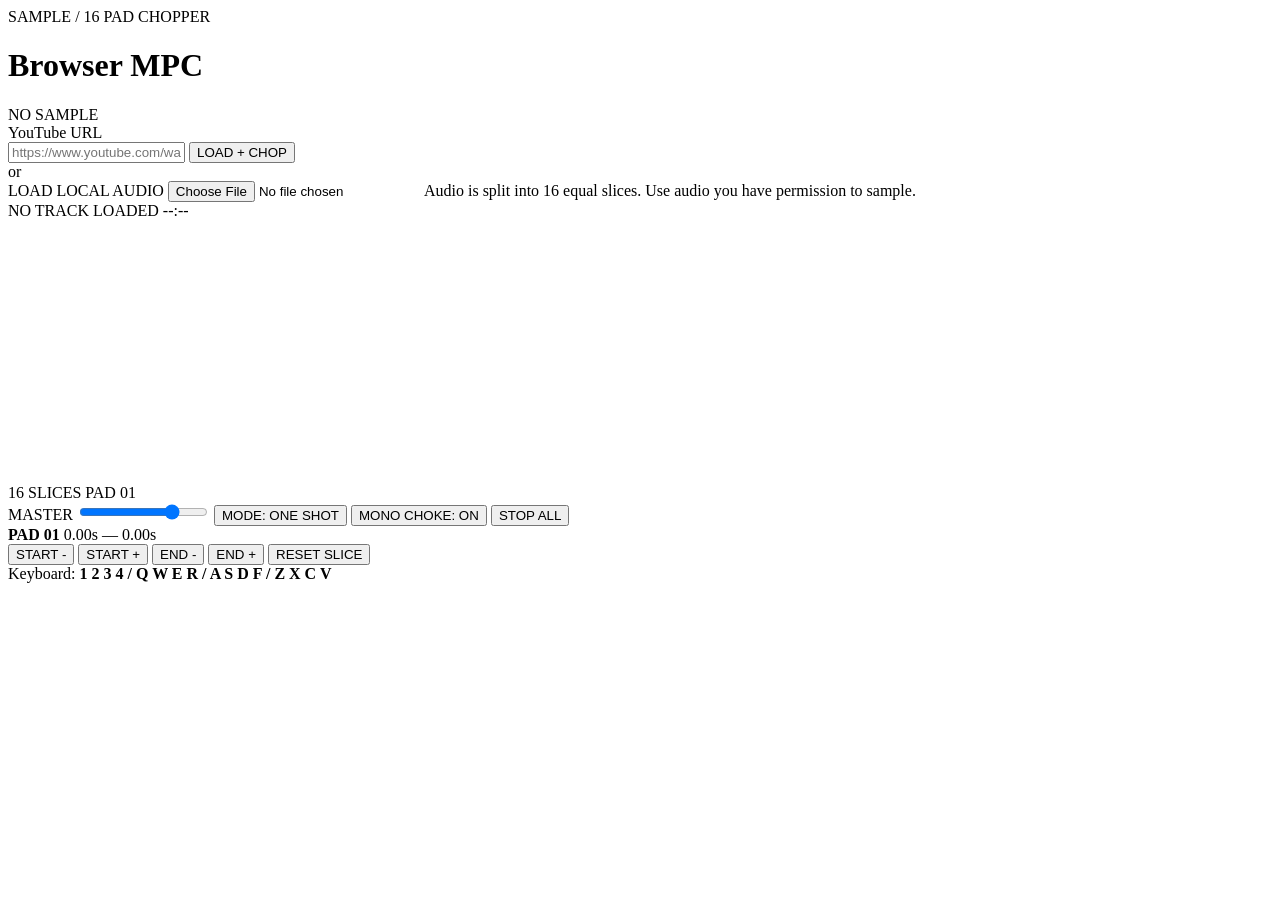
==== static/index.html @ e8eac44b "Build initial browser MPC sampler" ====
<!doctype html>
<html lang="en">
<head>
  <meta charset="utf-8">
  <meta name="viewport" content="width=device-width, initial-scale=1">
  <title>Sample — MPC-style browser sampler</title>
  <link rel="stylesheet" href="/static/style.css">
</head>
<body>
  <main class="shell">
    <header class="topbar">
      <div>
        <div class="eyebrow">SAMPLE / 16 PAD CHOPPER</div>
        <h1>Browser MPC</h1>
      </div>
      <div id="audioState" class="status">NO SAMPLE</div>
    </header>

    <section class="loader panel">
      <label for="youtubeUrl">YouTube URL</label>
      <div class="load-row">
        <input id="youtubeUrl" type="url" placeholder="https://www.youtube.com/watch?v=…" autocomplete="off">
        <button id="loadYoutube" class="primary">LOAD + CHOP</button>
      </div>
      <div class="or"><span>or</span></div>
      <div class="file-row">
        <label class="file-button">
          LOAD LOCAL AUDIO
          <input id="audioFile" type="file" accept="audio/*">
        </label>
        <span class="hint">Audio is split into 16 equal slices. Use audio you have permission to sample.</span>
      </div>
      <div id="message" class="message" aria-live="polite"></div>
    </section>

    <section class="workspace">
      <div class="left panel">
        <div class="screen">
          <div class="screen-meta">
            <span id="trackTitle">NO TRACK LOADED</span>
            <span id="duration">--:--</span>
          </div>
          <canvas id="waveform" width="960" height="260"></canvas>
          <div class="screen-footer">
            <span>16 SLICES</span>
            <span id="selectedInfo">PAD 01</span>
          </div>
        </div>

        <div class="controls">
          <label>
            MASTER
            <input id="masterVolume" type="range" min="0" max="1.2" value="0.9" step="0.01">
          </label>
          <button id="modeBtn" class="toggle" data-mode="oneshot">MODE: ONE SHOT</button>
          <button id="chokeBtn" class="toggle active" aria-pressed="true">MONO CHOKE: ON</button>
          <button id="stopAll" class="danger">STOP ALL</button>
        </div>

        <div class="edit">
          <div>
            <strong id="editPad">PAD 01</strong>
            <span id="editTime">0.00s — 0.00s</span>
          </div>
          <div class="edit-buttons">
            <button data-nudge="start:-0.05">START -</button>
            <button data-nudge="start:0.05">START +</button>
            <button data-nudge="end:-0.05">END -</button>
            <button data-nudge="end:0.05">END +</button>
            <button id="resetSlice">RESET SLICE</button>
          </div>
        </div>
      </div>

      <div class="pads panel" id="pads" aria-label="16 sample pads"></div>
    </section>

    <footer>
      Keyboard: <strong>1 2 3 4 / Q W E R / A S D F / Z X C V</strong>
    </footer>
  </main>

  <script src="/static/app.js"></script>
</body>
</html>
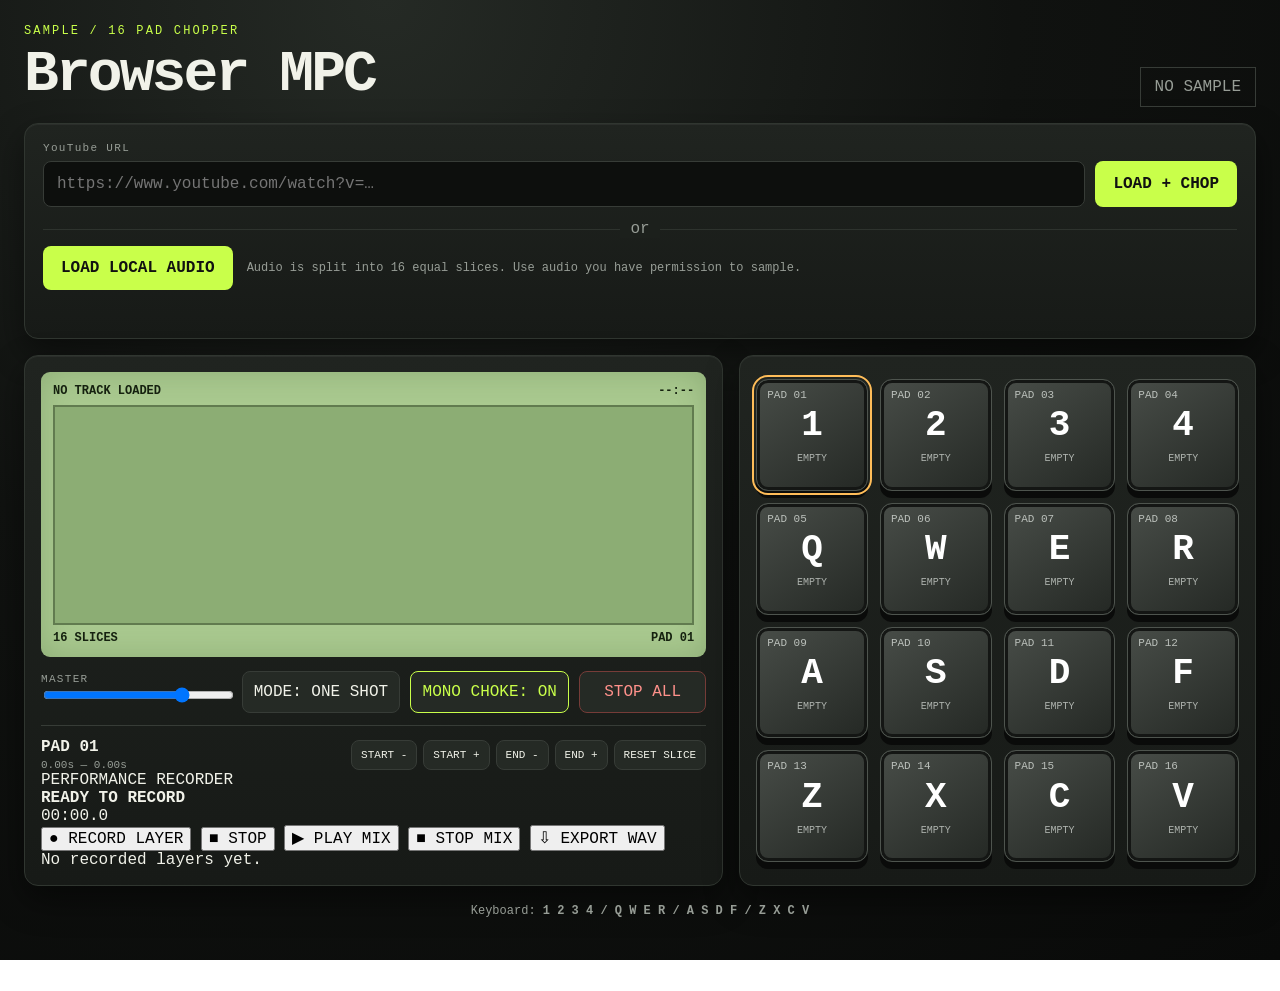
==== commit 3e86893b: "Add layered performance recording and WAV export" ====
--- a/static/index.html
+++ b/static/index.html
@@ -24,10 +24,7 @@
       </div>
       <div class="or"><span>or</span></div>
       <div class="file-row">
-        <label class="file-button">
-          LOAD LOCAL AUDIO
-          <input id="audioFile" type="file" accept="audio/*">
-        </label>
+        <label class="file-button">LOAD LOCAL AUDIO<input id="audioFile" type="file" accept="audio/*"></label>
         <span class="hint">Audio is split into 16 equal slices. Use audio you have permission to sample.</span>
       </div>
       <div id="message" class="message" aria-live="polite"></div>
@@ -48,20 +45,14 @@
         </div>
 
         <div class="controls">
-          <label>
-            MASTER
-            <input id="masterVolume" type="range" min="0" max="1.2" value="0.9" step="0.01">
-          </label>
+          <label>MASTER<input id="masterVolume" type="range" min="0" max="1.2" value="0.9" step="0.01"></label>
           <button id="modeBtn" class="toggle" data-mode="oneshot">MODE: ONE SHOT</button>
           <button id="chokeBtn" class="toggle active" aria-pressed="true">MONO CHOKE: ON</button>
           <button id="stopAll" class="danger">STOP ALL</button>
         </div>
 
         <div class="edit">
-          <div>
-            <strong id="editPad">PAD 01</strong>
-            <span id="editTime">0.00s — 0.00s</span>
-          </div>
+          <div><strong id="editPad">PAD 01</strong><span id="editTime">0.00s — 0.00s</span></div>
           <div class="edit-buttons">
             <button data-nudge="start:-0.05">START -</button>
             <button data-nudge="start:0.05">START +</button>
@@ -70,16 +61,33 @@
             <button id="resetSlice">RESET SLICE</button>
           </div>
         </div>
+
+        <section class="recorder">
+          <div class="recorder-head">
+            <div>
+              <div class="section-label">PERFORMANCE RECORDER</div>
+              <strong id="recordStatus">READY TO RECORD</strong>
+            </div>
+            <div id="recordClock" class="clock">00:00.0</div>
+          </div>
+          <div class="transport">
+            <button id="recordLayer" class="record">● RECORD LAYER</button>
+            <button id="stopRecord">■ STOP</button>
+            <button id="playLayers">▶ PLAY MIX</button>
+            <button id="stopLayers">■ STOP MIX</button>
+            <button id="exportWav" class="export">⇩ EXPORT WAV</button>
+          </div>
+          <div id="layers" class="layers">
+            <div class="empty-layer">No recorded layers yet.</div>
+          </div>
+        </section>
       </div>
 
       <div class="pads panel" id="pads" aria-label="16 sample pads"></div>
     </section>
 
-    <footer>
-      Keyboard: <strong>1 2 3 4 / Q W E R / A S D F / Z X C V</strong>
-    </footer>
+    <footer>Keyboard: <strong>1 2 3 4 / Q W E R / A S D F / Z X C V</strong></footer>
   </main>
-
   <script src="/static/app.js"></script>
 </body>
-</html>
+</html>
--- a/static/style.css
+++ b/static/style.css
@@ -0,0 +1,9 @@
+*{box-sizing:border-box} :root{--bg:#111311;--panel:#1b1e1b;--line:#373c37;--ink:#f1f2e9;--muted:#979d96;--lime:#c9ff4a;--amber:#ffbd59;--red:#ff665f;--screen:#a9c98f;--screenInk:#15210f}
+body{margin:0;background:radial-gradient(circle at 30% 0,#252a25 0,#101210 48%,#090a09 100%);color:var(--ink);font-family:ui-monospace,SFMono-Regular,Menlo,Consolas,monospace;min-height:100vh}
+button,input{font:inherit}.shell{max-width:1280px;margin:auto;padding:24px}.topbar{display:flex;justify-content:space-between;align-items:end;margin-bottom:16px}.eyebrow{font-size:12px;letter-spacing:.18em;color:var(--lime)}h1{margin:4px 0 0;font-size:clamp(30px,5vw,58px);letter-spacing:-.05em}.status{border:1px solid var(--line);padding:10px 14px;color:var(--muted)}
+.panel{background:linear-gradient(180deg,#202420,#171a17);border:1px solid #303630;box-shadow:0 14px 34px #0007,inset 0 1px #ffffff0c;border-radius:14px}.loader{padding:18px;margin-bottom:16px}.loader>label,.controls label{display:block;font-size:11px;color:var(--muted);letter-spacing:.12em;margin-bottom:7px}.load-row{display:flex;gap:10px}.load-row input{flex:1;background:#0d0f0d;color:white;border:1px solid var(--line);border-radius:8px;padding:13px}.primary,.file-button{background:var(--lime);color:#111;border:0;border-radius:8px;font-weight:900;padding:13px 18px;cursor:pointer}.or{height:20px;text-align:center;border-bottom:1px solid #2e332e;margin:3px 0 16px}.or span{position:relative;top:10px;background:#1c201c;color:var(--muted);padding:0 10px}.file-row{display:flex;gap:14px;align-items:center}.file-button input{display:none}.hint{font-size:12px;color:var(--muted)}.message{min-height:18px;margin-top:12px;font-size:12px;color:var(--amber)}
+.workspace{display:grid;grid-template-columns:minmax(0,1.15fr) minmax(420px,.85fr);gap:16px}.left{padding:16px}.screen{background:var(--screen);color:var(--screenInk);border-radius:9px;padding:12px;box-shadow:inset 0 0 30px #304c2338}.screen-meta,.screen-footer{display:flex;justify-content:space-between;font-weight:900;font-size:12px}.screen-meta{margin-bottom:7px}.screen-footer{margin-top:6px}#waveform{display:block;width:100%;height:220px;background:#8cad74;border:2px solid #617b4f}
+.controls{display:grid;grid-template-columns:1.2fr 1fr 1fr .8fr;gap:10px;margin-top:14px;align-items:end}.controls input{width:100%}.toggle,.danger,.edit button{border:1px solid var(--line);background:#252a25;color:var(--ink);border-radius:8px;padding:11px;cursor:pointer}.toggle.active{border-color:var(--lime);color:var(--lime)}.danger{border-color:#763c38;color:#ff918b}.edit{margin-top:12px;border-top:1px solid var(--line);padding-top:12px;display:flex;justify-content:space-between;gap:12px;align-items:center}.edit span{display:block;color:var(--muted);font-size:11px;margin-top:3px}.edit-buttons{display:flex;gap:6px;flex-wrap:wrap}.edit button{font-size:11px;padding:8px 9px}
+.pads{padding:16px;display:grid;grid-template-columns:repeat(4,1fr);gap:12px;align-content:center}.pad{aspect-ratio:1/1;border:1px solid #4e544e;border-radius:12px;background:linear-gradient(145deg,#484d48,#242824);box-shadow:inset 0 0 0 3px #141614,0 7px 0 #0a0b0a;color:white;cursor:pointer;position:relative;transition:transform .03s,filter .05s}.pad:hover{filter:brightness(1.12)}.pad.hit{transform:translateY(5px);box-shadow:inset 0 0 0 3px #141614,0 2px 0 #0a0b0a;background:linear-gradient(145deg,#d4ff69,#71883d);color:#111}.pad.selected{outline:2px solid var(--amber);outline-offset:2px}.pad .num{position:absolute;left:10px;top:9px;font-size:11px;color:#bbc0bb}.pad .key{font-size:clamp(20px,3vw,36px);font-weight:900}.pad .slice{display:block;font-size:10px;color:#aeb3ae;margin-top:7px}.pad.hit .num,.pad.hit .slice{color:#1b2116}footer{text-align:center;color:var(--muted);font-size:12px;padding:18px}
+@media(max-width:920px){.workspace{grid-template-columns:1fr}.pads{min-height:520px}.controls{grid-template-columns:1fr 1fr}.edit{align-items:flex-start;flex-direction:column}}
+@media(max-width:560px){.shell{padding:12px}.load-row,.file-row{flex-direction:column;align-items:stretch}.pads{gap:8px;padding:10px;min-height:auto}.pad{border-radius:9px}.workspace{gap:10px}.topbar{align-items:flex-start}.status{font-size:10px}.controls{grid-template-columns:1fr}.edit-buttons button{flex:1}}
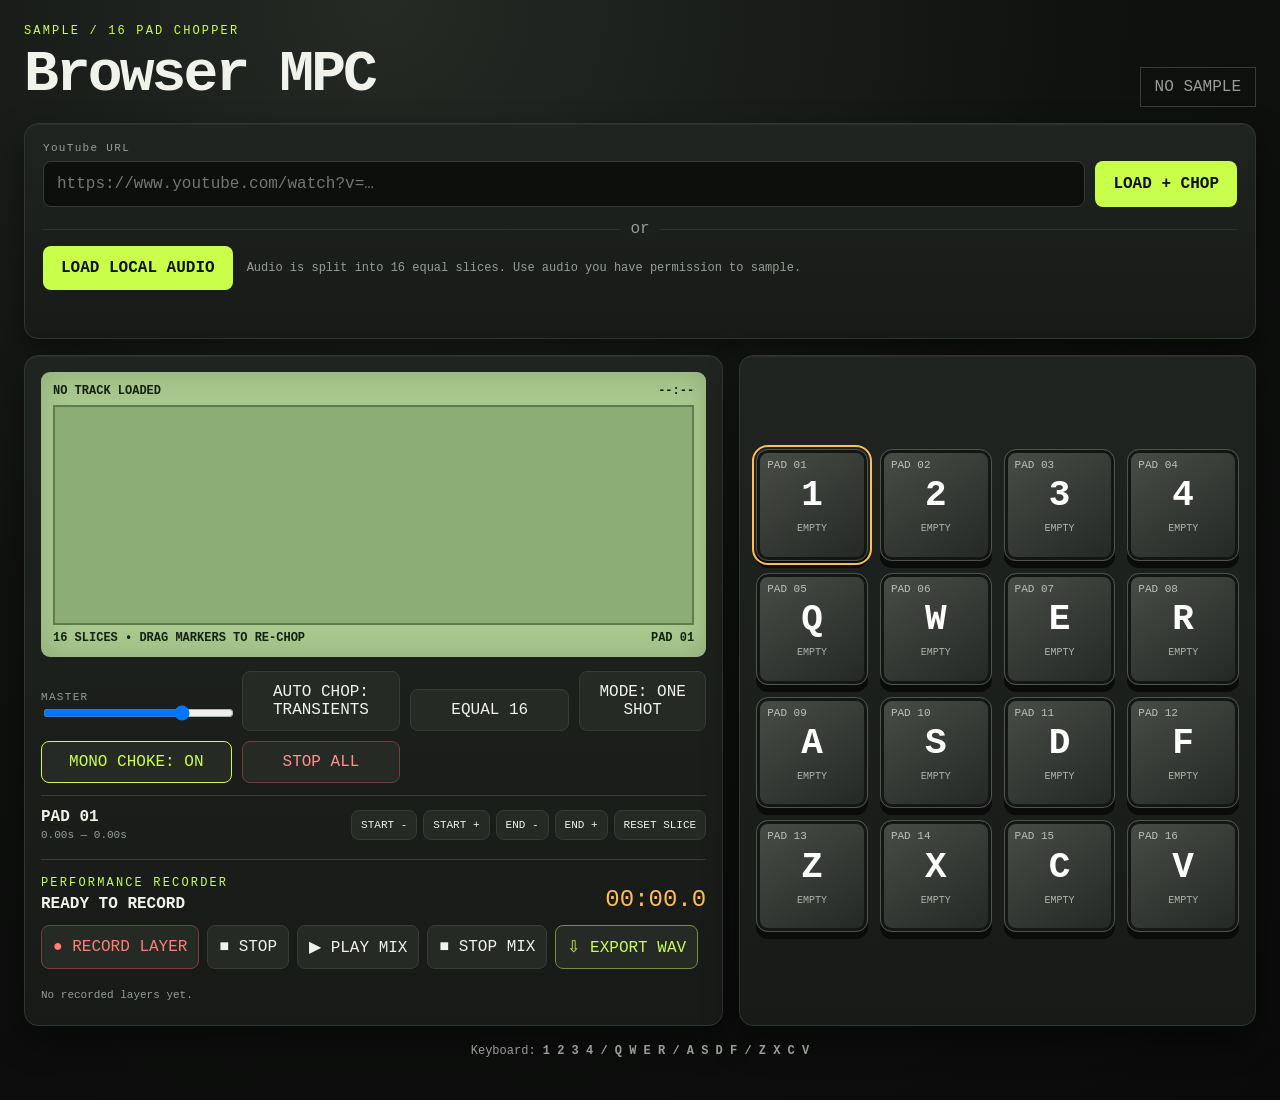
==== commit b8671d31: "Add transient auto-chop controls" ====
--- a/static/index.html
+++ b/static/index.html
@@ -39,13 +39,15 @@
           </div>
           <canvas id="waveform" width="960" height="260"></canvas>
           <div class="screen-footer">
-            <span>16 SLICES</span>
+            <span>16 SLICES • DRAG MARKERS TO RE-CHOP</span>
             <span id="selectedInfo">PAD 01</span>
           </div>
         </div>
 
         <div class="controls">
           <label>MASTER<input id="masterVolume" type="range" min="0" max="1.2" value="0.9" step="0.01"></label>
+          <button id="autoChop" class="toggle">AUTO CHOP: TRANSIENTS</button>
+          <button id="equalChop" class="toggle">EQUAL 16</button>
           <button id="modeBtn" class="toggle" data-mode="oneshot">MODE: ONE SHOT</button>
           <button id="chokeBtn" class="toggle active" aria-pressed="true">MONO CHOKE: ON</button>
           <button id="stopAll" class="danger">STOP ALL</button>
--- a/static/style.css
+++ b/static/style.css
@@ -1,9 +1,8 @@
-*{box-sizing:border-box} :root{--bg:#111311;--panel:#1b1e1b;--line:#373c37;--ink:#f1f2e9;--muted:#979d96;--lime:#c9ff4a;--amber:#ffbd59;--red:#ff665f;--screen:#a9c98f;--screenInk:#15210f}
-body{margin:0;background:radial-gradient(circle at 30% 0,#252a25 0,#101210 48%,#090a09 100%);color:var(--ink);font-family:ui-monospace,SFMono-Regular,Menlo,Consolas,monospace;min-height:100vh}
-button,input{font:inherit}.shell{max-width:1280px;margin:auto;padding:24px}.topbar{display:flex;justify-content:space-between;align-items:end;margin-bottom:16px}.eyebrow{font-size:12px;letter-spacing:.18em;color:var(--lime)}h1{margin:4px 0 0;font-size:clamp(30px,5vw,58px);letter-spacing:-.05em}.status{border:1px solid var(--line);padding:10px 14px;color:var(--muted)}
+*{box-sizing:border-box}:root{--bg:#111311;--panel:#1b1e1b;--line:#373c37;--ink:#f1f2e9;--muted:#979d96;--lime:#c9ff4a;--amber:#ffbd59;--red:#ff665f;--screen:#a9c98f;--screenInk:#15210f}
+body{margin:0;background:radial-gradient(circle at 30% 0,#252a25 0,#101210 48%,#090a09 100%);color:var(--ink);font-family:ui-monospace,SFMono-Regular,Menlo,Consolas,monospace;min-height:100vh}button,input{font:inherit}.shell{max-width:1280px;margin:auto;padding:24px}.topbar{display:flex;justify-content:space-between;align-items:end;margin-bottom:16px}.eyebrow,.section-label{font-size:12px;letter-spacing:.18em;color:var(--lime)}h1{margin:4px 0 0;font-size:clamp(30px,5vw,58px);letter-spacing:-.05em}.status{border:1px solid var(--line);padding:10px 14px;color:var(--muted)}
 .panel{background:linear-gradient(180deg,#202420,#171a17);border:1px solid #303630;box-shadow:0 14px 34px #0007,inset 0 1px #ffffff0c;border-radius:14px}.loader{padding:18px;margin-bottom:16px}.loader>label,.controls label{display:block;font-size:11px;color:var(--muted);letter-spacing:.12em;margin-bottom:7px}.load-row{display:flex;gap:10px}.load-row input{flex:1;background:#0d0f0d;color:white;border:1px solid var(--line);border-radius:8px;padding:13px}.primary,.file-button{background:var(--lime);color:#111;border:0;border-radius:8px;font-weight:900;padding:13px 18px;cursor:pointer}.or{height:20px;text-align:center;border-bottom:1px solid #2e332e;margin:3px 0 16px}.or span{position:relative;top:10px;background:#1c201c;color:var(--muted);padding:0 10px}.file-row{display:flex;gap:14px;align-items:center}.file-button input{display:none}.hint{font-size:12px;color:var(--muted)}.message{min-height:18px;margin-top:12px;font-size:12px;color:var(--amber)}
 .workspace{display:grid;grid-template-columns:minmax(0,1.15fr) minmax(420px,.85fr);gap:16px}.left{padding:16px}.screen{background:var(--screen);color:var(--screenInk);border-radius:9px;padding:12px;box-shadow:inset 0 0 30px #304c2338}.screen-meta,.screen-footer{display:flex;justify-content:space-between;font-weight:900;font-size:12px}.screen-meta{margin-bottom:7px}.screen-footer{margin-top:6px}#waveform{display:block;width:100%;height:220px;background:#8cad74;border:2px solid #617b4f}
-.controls{display:grid;grid-template-columns:1.2fr 1fr 1fr .8fr;gap:10px;margin-top:14px;align-items:end}.controls input{width:100%}.toggle,.danger,.edit button{border:1px solid var(--line);background:#252a25;color:var(--ink);border-radius:8px;padding:11px;cursor:pointer}.toggle.active{border-color:var(--lime);color:var(--lime)}.danger{border-color:#763c38;color:#ff918b}.edit{margin-top:12px;border-top:1px solid var(--line);padding-top:12px;display:flex;justify-content:space-between;gap:12px;align-items:center}.edit span{display:block;color:var(--muted);font-size:11px;margin-top:3px}.edit-buttons{display:flex;gap:6px;flex-wrap:wrap}.edit button{font-size:11px;padding:8px 9px}
+.controls{display:grid;grid-template-columns:1.2fr 1fr 1fr .8fr;gap:10px;margin-top:14px;align-items:end}.controls input{width:100%}.toggle,.danger,.edit button,.transport button,.layer button{border:1px solid var(--line);background:#252a25;color:var(--ink);border-radius:8px;padding:11px;cursor:pointer}.toggle.active{border-color:var(--lime);color:var(--lime)}.danger{border-color:#763c38;color:#ff918b}.edit{margin-top:12px;border-top:1px solid var(--line);padding-top:12px;display:flex;justify-content:space-between;gap:12px;align-items:center}.edit span{display:block;color:var(--muted);font-size:11px;margin-top:3px}.edit-buttons{display:flex;gap:6px;flex-wrap:wrap}.edit button{font-size:11px;padding:8px 9px}
+.recorder{margin-top:18px;padding-top:16px;border-top:1px solid var(--line)}.recorder-head{display:flex;justify-content:space-between;align-items:end}.recorder-head strong{display:block;margin-top:5px}.clock{font-size:24px;color:var(--amber)}.transport{display:flex;gap:8px;flex-wrap:wrap;margin:12px 0}.transport .record{border-color:#783e3a;color:#ff7e76}.transport .record.active{background:#a7241d;color:white;animation:pulse 1s infinite}.transport .export{border-color:#748f3b;color:var(--lime)}@keyframes pulse{50%{filter:brightness(1.35)}}.layers{display:grid;gap:7px}.layer{display:grid;grid-template-columns:1fr auto auto auto;gap:7px;align-items:center;background:#111411;border:1px solid #2b302b;padding:8px;border-radius:8px}.layer-meta{display:flex;gap:10px;align-items:center}.layer-name{font-weight:900}.layer-events{color:var(--muted);font-size:11px}.layer.muted{opacity:.48}.layer button{padding:6px 9px;font-size:10px}.empty-layer{font-size:11px;color:var(--muted);padding:8px 0}
 .pads{padding:16px;display:grid;grid-template-columns:repeat(4,1fr);gap:12px;align-content:center}.pad{aspect-ratio:1/1;border:1px solid #4e544e;border-radius:12px;background:linear-gradient(145deg,#484d48,#242824);box-shadow:inset 0 0 0 3px #141614,0 7px 0 #0a0b0a;color:white;cursor:pointer;position:relative;transition:transform .03s,filter .05s}.pad:hover{filter:brightness(1.12)}.pad.hit{transform:translateY(5px);box-shadow:inset 0 0 0 3px #141614,0 2px 0 #0a0b0a;background:linear-gradient(145deg,#d4ff69,#71883d);color:#111}.pad.selected{outline:2px solid var(--amber);outline-offset:2px}.pad .num{position:absolute;left:10px;top:9px;font-size:11px;color:#bbc0bb}.pad .key{font-size:clamp(20px,3vw,36px);font-weight:900}.pad .slice{display:block;font-size:10px;color:#aeb3ae;margin-top:7px}.pad.hit .num,.pad.hit .slice{color:#1b2116}footer{text-align:center;color:var(--muted);font-size:12px;padding:18px}
-@media(max-width:920px){.workspace{grid-template-columns:1fr}.pads{min-height:520px}.controls{grid-template-columns:1fr 1fr}.edit{align-items:flex-start;flex-direction:column}}
-@media(max-width:560px){.shell{padding:12px}.load-row,.file-row{flex-direction:column;align-items:stretch}.pads{gap:8px;padding:10px;min-height:auto}.pad{border-radius:9px}.workspace{gap:10px}.topbar{align-items:flex-start}.status{font-size:10px}.controls{grid-template-columns:1fr}.edit-buttons button{flex:1}}
+@media(max-width:920px){.workspace{grid-template-columns:1fr}.pads{min-height:520px}.controls{grid-template-columns:1fr 1fr}.edit{align-items:flex-start;flex-direction:column}}@media(max-width:560px){.shell{padding:12px}.load-row,.file-row{flex-direction:column;align-items:stretch}.pads{gap:8px;padding:10px;min-height:auto}.pad{border-radius:9px}.workspace{gap:10px}.topbar{align-items:flex-start}.status{font-size:10px}.controls{grid-template-columns:1fr}.edit-buttons button{flex:1}.transport button{flex:1 1 45%}.layer{grid-template-columns:1fr auto}.layer button:last-child{grid-column:2}}
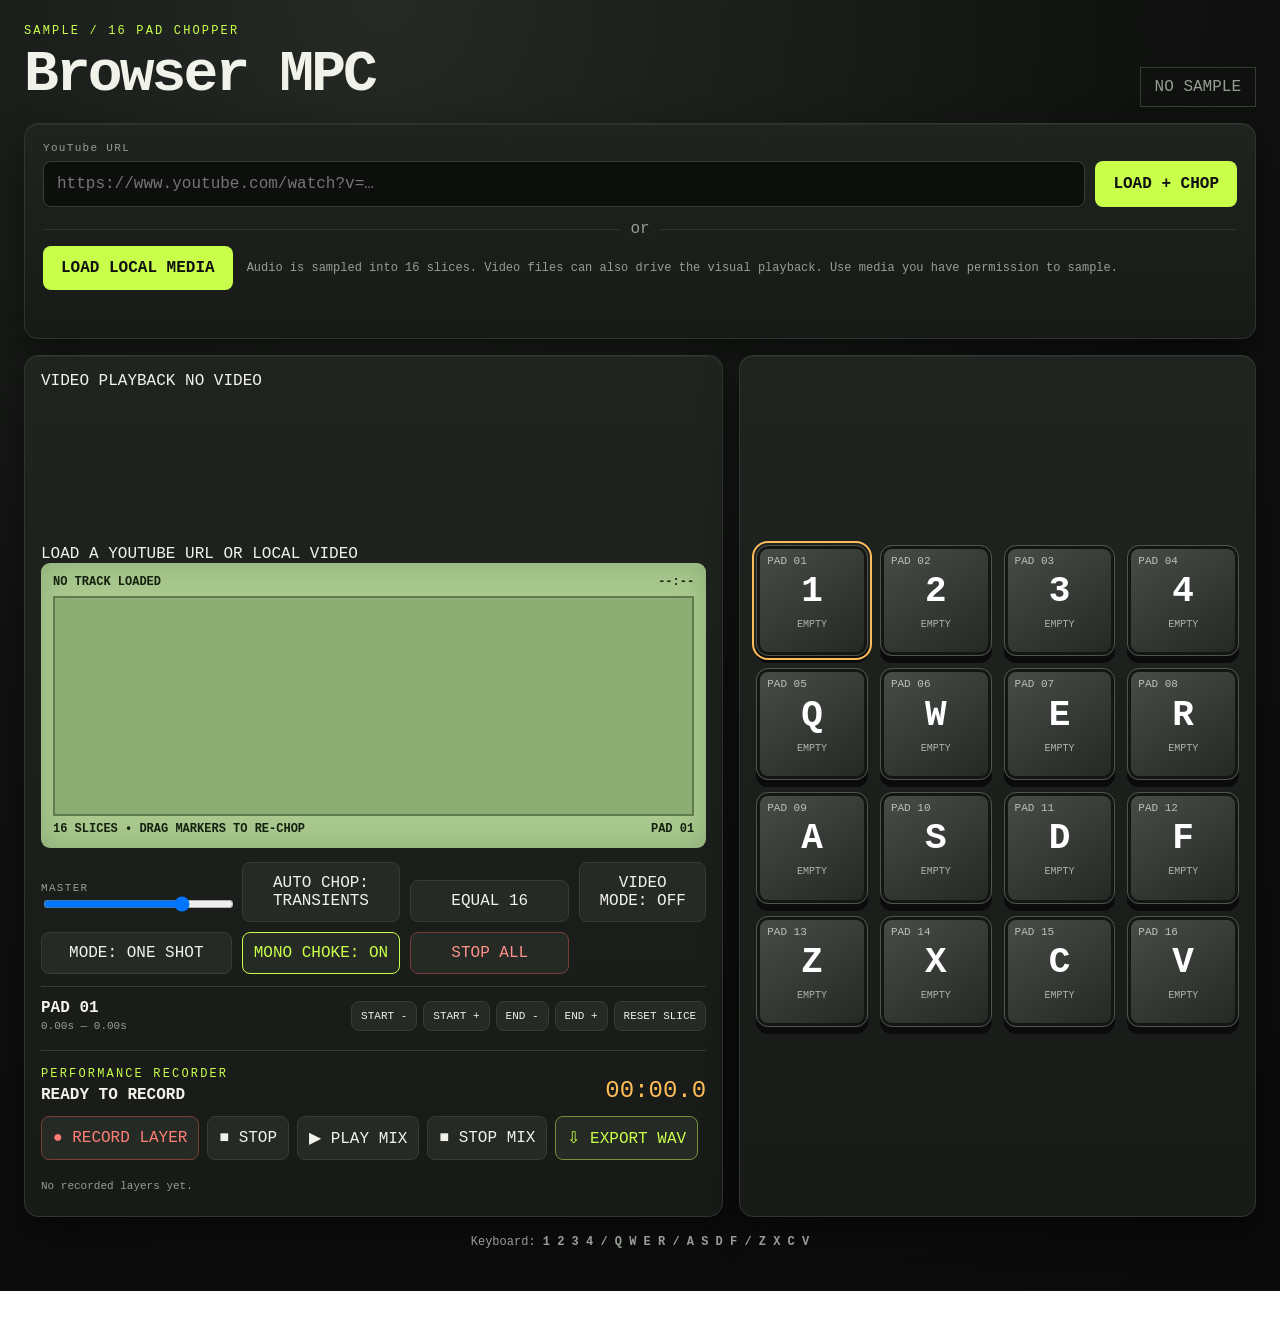
==== commit 08dc3f7a: "Add optional video playback UI" ====
--- a/static/index.html
+++ b/static/index.html
@@ -24,14 +24,26 @@
       </div>
       <div class="or"><span>or</span></div>
       <div class="file-row">
-        <label class="file-button">LOAD LOCAL AUDIO<input id="audioFile" type="file" accept="audio/*"></label>
-        <span class="hint">Audio is split into 16 equal slices. Use audio you have permission to sample.</span>
+        <label class="file-button">LOAD LOCAL MEDIA<input id="audioFile" type="file" accept="audio/*,video/*"></label>
+        <span class="hint">Audio is sampled into 16 slices. Video files can also drive the visual playback. Use media you have permission to sample.</span>
       </div>
       <div id="message" class="message" aria-live="polite"></div>
     </section>
 
     <section class="workspace">
       <div class="left panel">
+        <div id="videoPanel" class="video-panel hidden" aria-hidden="true">
+          <div class="video-head">
+            <span>VIDEO PLAYBACK</span>
+            <span id="videoStatus">NO VIDEO</span>
+          </div>
+          <div class="video-stage">
+            <div id="youtubePlayer"></div>
+            <video id="localVideo" muted playsinline preload="metadata"></video>
+            <div id="videoPlaceholder" class="video-placeholder">LOAD A YOUTUBE URL OR LOCAL VIDEO</div>
+          </div>
+        </div>
+
         <div class="screen">
           <div class="screen-meta">
             <span id="trackTitle">NO TRACK LOADED</span>
@@ -48,6 +60,7 @@
           <label>MASTER<input id="masterVolume" type="range" min="0" max="1.2" value="0.9" step="0.01"></label>
           <button id="autoChop" class="toggle">AUTO CHOP: TRANSIENTS</button>
           <button id="equalChop" class="toggle">EQUAL 16</button>
+          <button id="videoMode" class="toggle">VIDEO MODE: OFF</button>
           <button id="modeBtn" class="toggle" data-mode="oneshot">MODE: ONE SHOT</button>
           <button id="chokeBtn" class="toggle active" aria-pressed="true">MONO CHOKE: ON</button>
           <button id="stopAll" class="danger">STOP ALL</button>
